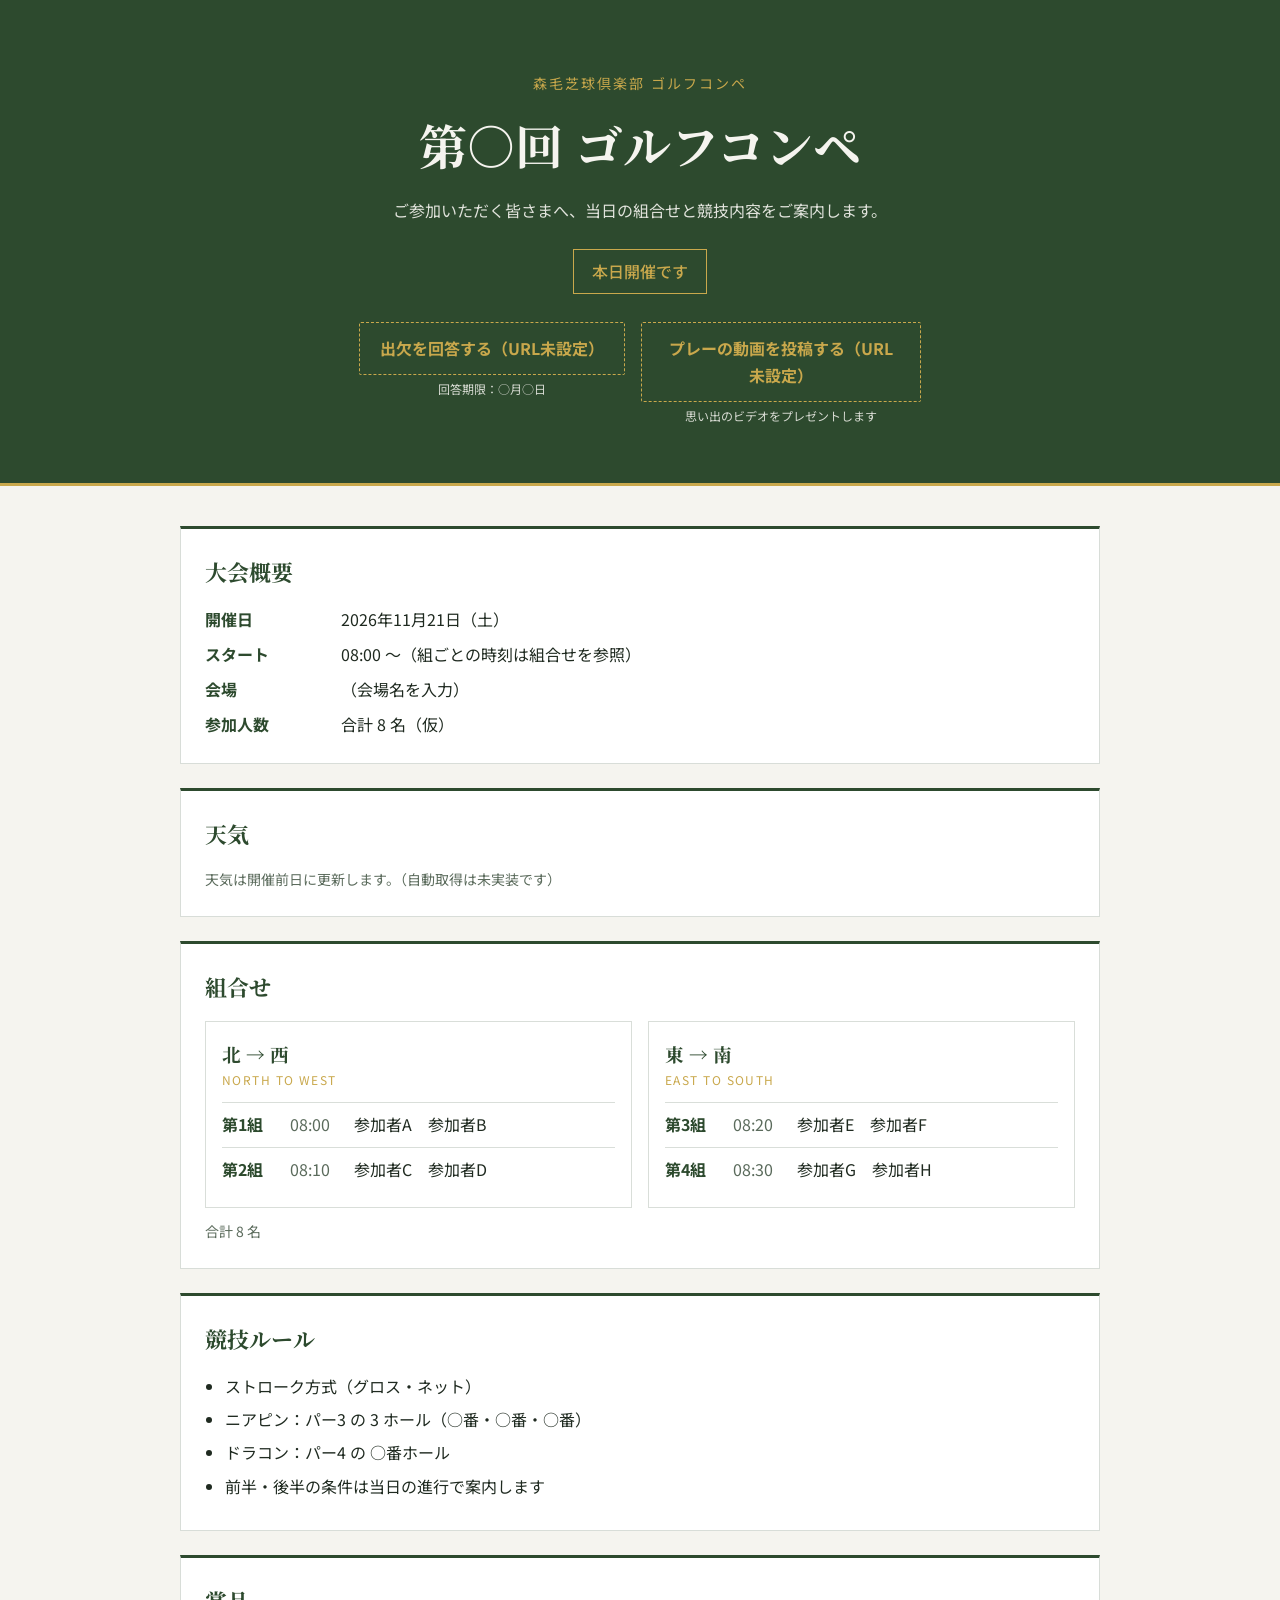
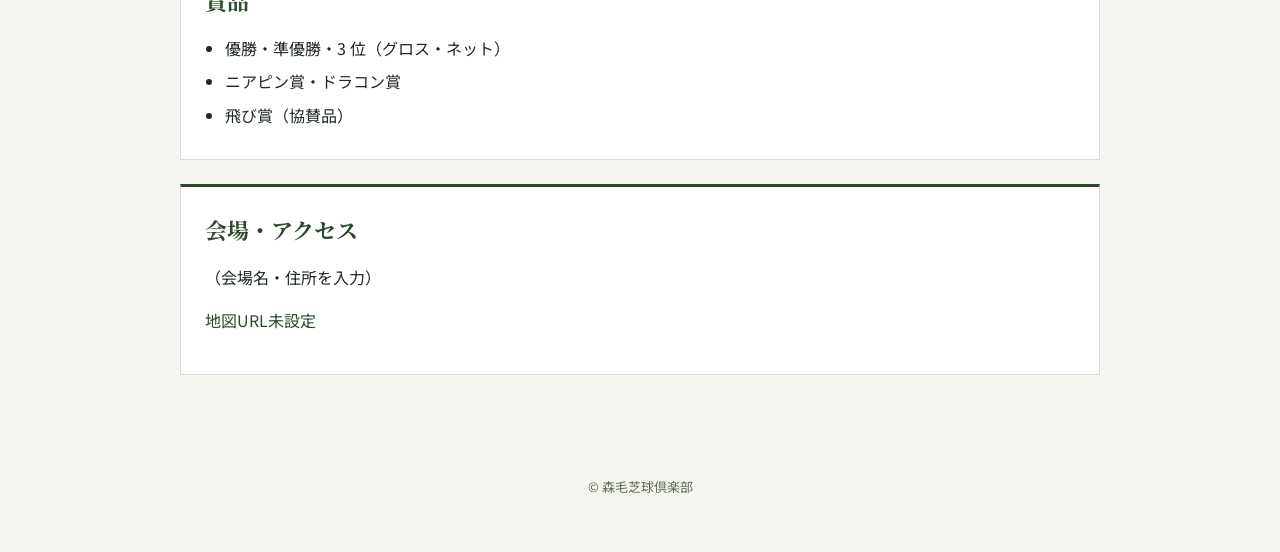
==== index.html @ da30a2e6 "Add golf competition site (placeholder data) Co-Authored-By: Claude Haiku 5.5 <noreply@anthropic.com" ====
<!doctype html>
<html lang="ja">
<head>
  <meta charset="UTF-8" />
  <meta name="viewport" content="width=device-width, initial-scale=1.0" />
  <title>ゴルフコンペ案内</title>
  <link rel="preconnect" href="https://fonts.googleapis.com" />
  <link rel="preconnect" href="https://fonts.gstatic.com" crossorigin />
  <link href="https://fonts.googleapis.com/css2?family=Noto+Sans+JP:wght@400;500;700&family=Noto+Serif+JP:wght@500;700&display=swap" rel="stylesheet" />
  <link rel="stylesheet" href="styles.css" />
</head>
<body>
  <header class="hero">
    <p class="eyebrow" id="hero-eyebrow"></p>
    <h1 id="hero-title"></h1>
    <p class="subtitle" id="hero-subtitle"></p>
    <div class="countdown" id="countdown" aria-live="polite"></div>
    <div class="hero-actions" id="hero-actions"></div>
  </header>

  <main>
    <section class="section" id="overview">
      <h2>大会概要</h2>
      <dl class="info-grid" id="overview-list"></dl>
    </section>

    <section class="section" id="weather">
      <h2>天気</h2>
      <p class="note" id="weather-text"></p>
    </section>

    <section class="section" id="groups">
      <h2>組合せ</h2>
      <div class="course-grid" id="course-grid"></div>
    </section>

    <section class="section" id="rules">
      <h2>競技ルール</h2>
      <ul class="list" id="rules-list"></ul>
    </section>

    <section class="section" id="prizes">
      <h2>賞品</h2>
      <ul class="list" id="prizes-list"></ul>
    </section>

    <section class="section" id="venue">
      <h2>会場・アクセス</h2>
      <p id="venue-text"></p>
      <p><a id="venue-map" target="_blank" rel="noopener noreferrer"></a></p>
    </section>
  </main>

  <footer class="footer">
    <p id="footer-text"></p>
  </footer>

  <script src="data.js"></script>
  <script src="app.js"></script>
</body>
</html>
---- styles.css ----
:root {
  --forest: #2D4A2E;
  --gold: #C9A84C;
  --offwhite: #F5F4EF;
  --ink: #1f2a20;
  --muted: #5b6b5c;
  --line: rgba(45, 74, 46, 0.18);
}

* { box-sizing: border-box; }

body {
  margin: 0;
  background: var(--offwhite);
  color: var(--ink);
  font-family: "Noto Sans JP", system-ui, sans-serif;
  line-height: 1.7;
}

.hero {
  background: var(--forest);
  color: var(--offwhite);
  text-align: center;
  padding: 72px 20px 56px;
  border-bottom: 3px solid var(--gold);
}
.eyebrow { color: var(--gold); letter-spacing: 0.15em; margin: 0 0 8px; font-size: 14px; }
.hero h1 {
  font-family: "Noto Serif JP", serif;
  font-weight: 700;
  font-size: clamp(28px, 6vw, 48px);
  margin: 0 0 12px;
}
.subtitle { margin: 0 auto 24px; max-width: 560px; opacity: 0.9; }
.countdown {
  display: inline-block;
  border: 1px solid var(--gold);
  color: var(--gold);
  padding: 8px 18px;
  font-weight: 500;
}
.hero-actions {
  display: flex;
  flex-wrap: wrap;
  justify-content: center;
  gap: 16px;
  margin-top: 28px;
}
.action { display: flex; flex-direction: column; align-items: center; gap: 4px; max-width: 280px; }
.action small { opacity: 0.85; font-size: 12px; }
.btn {
  display: inline-block;
  background: var(--gold);
  color: var(--forest);
  padding: 12px 20px;
  text-decoration: none;
  font-weight: 700;
  border-radius: 2px;
}
.btn:hover { background: #d8b962; }
.btn-disabled { background: transparent; color: var(--gold); border: 1px dashed var(--gold); cursor: not-allowed; }

main { max-width: 960px; margin: 0 auto; padding: 16px 20px 40px; }

.section {
  background: #fff;
  border: 1px solid var(--line);
  border-top: 3px solid var(--forest);
  padding: 24px;
  margin: 24px 0;
}
.section h2 {
  font-family: "Noto Serif JP", serif;
  color: var(--forest);
  margin: 0 0 16px;
  font-size: 22px;
}
.note { color: var(--muted); font-size: 14px; margin: 12px 0 0; }

.info-grid { display: grid; grid-template-columns: 120px 1fr; gap: 8px 16px; margin: 0; }
.info-grid dt { color: var(--forest); font-weight: 700; }
.info-grid dd { margin: 0; }

.course-grid { display: grid; grid-template-columns: repeat(auto-fit, minmax(280px, 1fr)); gap: 16px; }
.course-card { border: 1px solid var(--line); padding: 16px; }
.course-card h3 { font-family: "Noto Serif JP", serif; color: var(--forest); margin: 0; }
.course-label { color: var(--gold); font-size: 12px; letter-spacing: 0.12em; margin: 0 0 12px; }
.group-row {
  display: grid;
  grid-template-columns: 60px 56px 1fr;
  gap: 8px;
  padding: 8px 0;
  border-top: 1px solid var(--line);
  align-items: baseline;
}
.group-no { font-weight: 700; color: var(--forest); }
.group-time { color: var(--muted); font-variant-numeric: tabular-nums; }
.group-members { overflow-wrap: anywhere; }

.list { margin: 0; padding-left: 20px; }
.list li { margin: 6px 0; }
a { color: var(--forest); }

.footer { text-align: center; color: var(--muted); font-size: 13px; padding: 24px 20px 40px; }

@media (max-width: 600px) {
  .hero { padding: 48px 16px 40px; }
  .info-grid { grid-template-columns: 1fr; }
  .info-grid dt { margin-top: 8px; }
  .group-row { grid-template-columns: 56px 1fr; }
  .group-members { grid-column: 1 / -1; }
  .section { padding: 18px; }
}
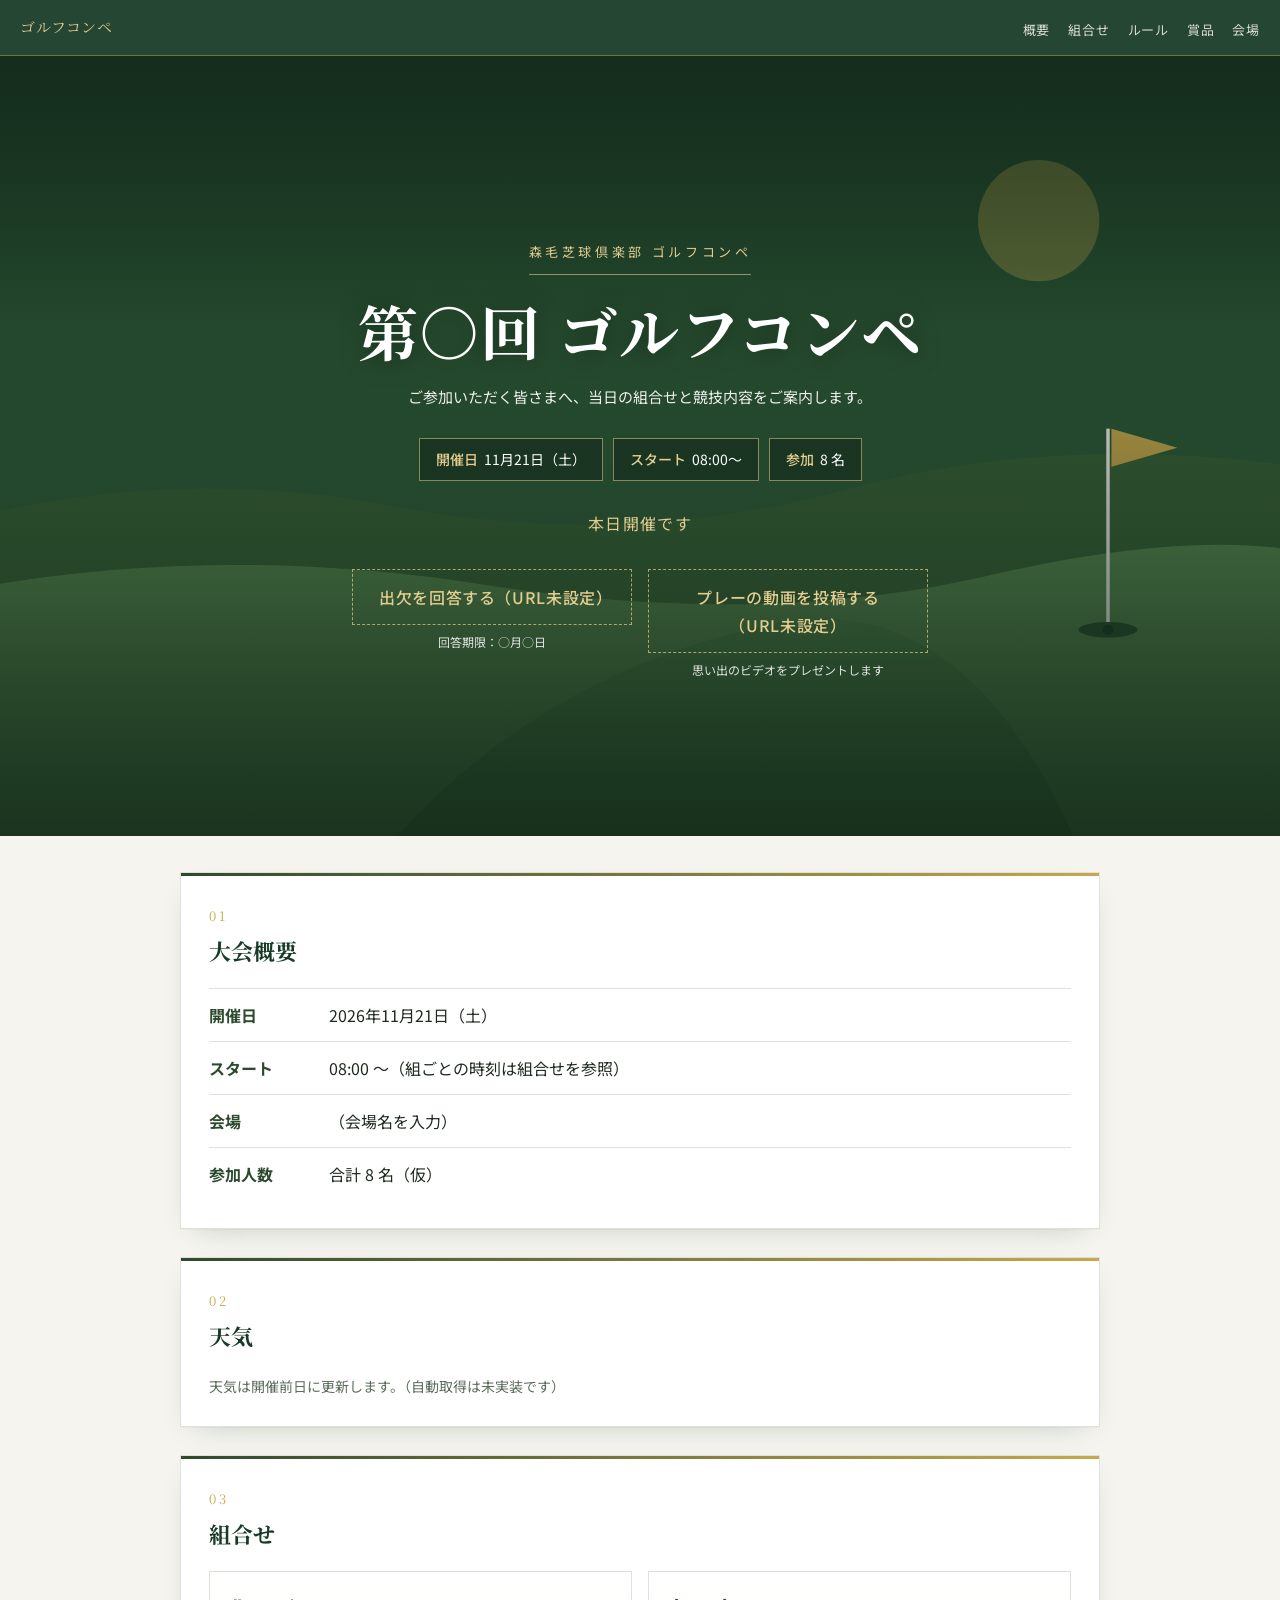
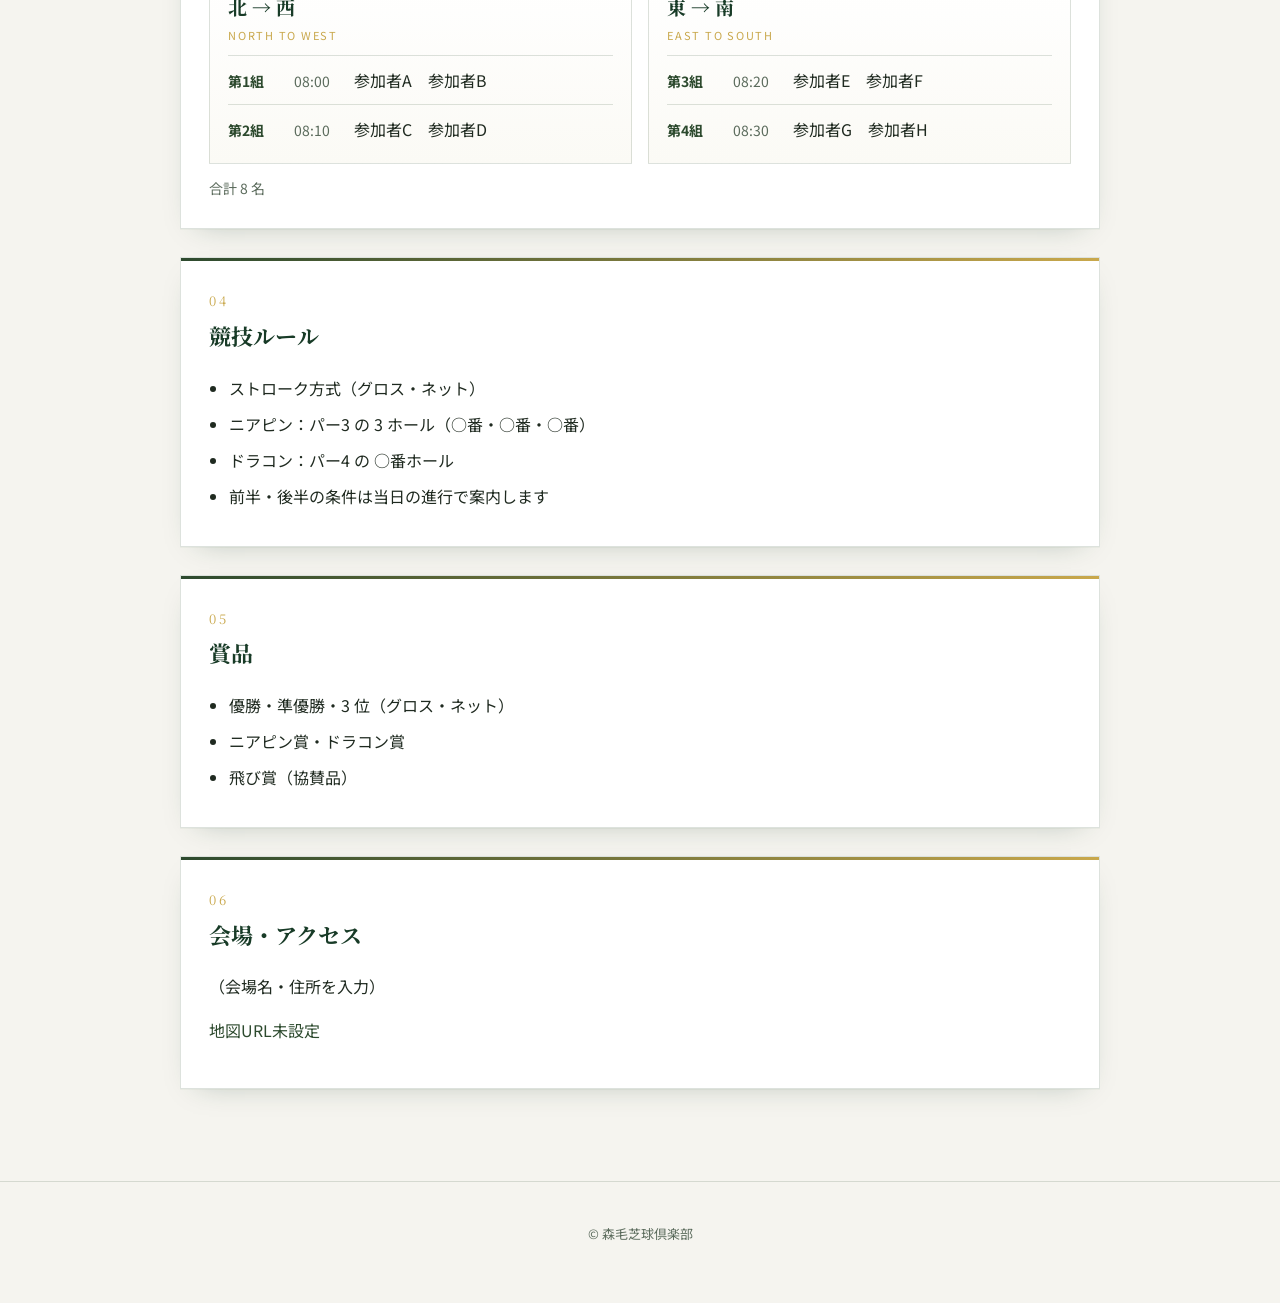
==== commit bc52359a: "Redesign hero: full-bleed visual, meta chips, sticky nav, countdown boxes Co-Authored-By: Claude Hai" ====
--- a/index.html
+++ b/index.html
@@ -4,47 +4,106 @@
   <meta charset="UTF-8" />
   <meta name="viewport" content="width=device-width, initial-scale=1.0" />
   <title>ゴルフコンペ案内</title>
+  <meta name="description" content="ゴルフコンペの案内。開催日、組合せ、競技ルール、賞品、会場をご確認いただけます。" />
+  <meta name="theme-color" content="#183b27" />
   <link rel="preconnect" href="https://fonts.googleapis.com" />
   <link rel="preconnect" href="https://fonts.gstatic.com" crossorigin />
   <link href="https://fonts.googleapis.com/css2?family=Noto+Sans+JP:wght@400;500;700&family=Noto+Serif+JP:wght@500;700&display=swap" rel="stylesheet" />
   <link rel="stylesheet" href="styles.css" />
 </head>
 <body>
-  <header class="hero">
-    <p class="eyebrow" id="hero-eyebrow"></p>
-    <h1 id="hero-title"></h1>
-    <p class="subtitle" id="hero-subtitle"></p>
-    <div class="countdown" id="countdown" aria-live="polite"></div>
-    <div class="hero-actions" id="hero-actions"></div>
+  <nav class="topnav" aria-label="ページ内リンク">
+    <a class="brand" href="#top" id="nav-brand"></a>
+    <ul class="navlinks">
+      <li><a href="#overview">概要</a></li>
+      <li><a href="#groups">組合せ</a></li>
+      <li><a href="#rules">ルール</a></li>
+      <li><a href="#prizes">賞品</a></li>
+      <li><a href="#venue">会場</a></li>
+    </ul>
+  </nav>
+
+  <header class="hero" id="top">
+    <div class="hero-media" aria-hidden="true">
+      <!-- 写真を入れる場合は images/hero.jpg を置くと自動で表示されます -->
+      <div class="hero-photo"></div>
+      <svg class="hero-scene" viewBox="0 0 1600 900" preserveAspectRatio="xMidYMax slice" focusable="false">
+        <defs>
+          <linearGradient id="sky" x1="0" y1="0" x2="0" y2="1">
+            <stop offset="0" stop-color="#1b3a24" />
+            <stop offset="0.55" stop-color="#2f5b38" />
+            <stop offset="1" stop-color="#3f6e45" />
+          </linearGradient>
+          <linearGradient id="fair1" x1="0" y1="0" x2="0" y2="1">
+            <stop offset="0" stop-color="#5a8a52" />
+            <stop offset="1" stop-color="#3e6a3a" />
+          </linearGradient>
+          <linearGradient id="fair2" x1="0" y1="0" x2="0" y2="1">
+            <stop offset="0" stop-color="#4b7a46" />
+            <stop offset="1" stop-color="#2f5a2f" />
+          </linearGradient>
+        </defs>
+        <rect width="1600" height="900" fill="url(#sky)" />
+        <circle cx="1260" cy="190" r="70" fill="#c9a84c" opacity="0.35" />
+        <path d="M0 540 Q 260 470 520 520 T 1040 500 T 1600 480 L1600 900 L0 900 Z" fill="#3a6236" opacity="0.8" />
+        <path d="M0 620 Q 300 560 620 610 T 1200 600 T 1600 580 L1600 900 L0 900 Z" fill="url(#fair1)" />
+        <path d="M520 900 Q 700 700 980 650 Q 1180 630 1300 900 Z" fill="url(#fair2)" opacity="0.9" />
+        <g transform="translate(330 0)">
+          <path d="M1010 660 L1010 430" stroke="#f5f4ef" stroke-width="4" />
+          <path d="M1014 430 L1090 452 L1014 474 Z" fill="#c9a84c" />
+          <ellipse cx="1010" cy="662" rx="34" ry="9" fill="#2a4d2c" />
+          <circle cx="1010" cy="662" r="6" fill="#1b3a24" />
+        </g>
+      </svg>
+      <div class="hero-shade"></div>
+    </div>
+
+    <div class="hero-inner">
+      <p class="eyebrow" id="hero-eyebrow"></p>
+      <h1 id="hero-title"></h1>
+      <p class="subtitle" id="hero-subtitle"></p>
+
+      <ul class="meta-chips" id="meta-chips"></ul>
+
+      <div class="countdown" id="countdown" aria-live="polite"></div>
+
+      <div class="hero-actions" id="hero-actions"></div>
+    </div>
   </header>
 
   <main>
     <section class="section" id="overview">
+      <p class="section-no">01</p>
       <h2>大会概要</h2>
       <dl class="info-grid" id="overview-list"></dl>
     </section>
 
     <section class="section" id="weather">
+      <p class="section-no">02</p>
       <h2>天気</h2>
       <p class="note" id="weather-text"></p>
     </section>
 
     <section class="section" id="groups">
+      <p class="section-no">03</p>
       <h2>組合せ</h2>
       <div class="course-grid" id="course-grid"></div>
     </section>
 
     <section class="section" id="rules">
+      <p class="section-no">04</p>
       <h2>競技ルール</h2>
       <ul class="list" id="rules-list"></ul>
     </section>
 
     <section class="section" id="prizes">
+      <p class="section-no">05</p>
       <h2>賞品</h2>
       <ul class="list" id="prizes-list"></ul>
     </section>
 
     <section class="section" id="venue">
+      <p class="section-no">06</p>
       <h2>会場・アクセス</h2>
       <p id="venue-text"></p>
       <p><a id="venue-map" target="_blank" rel="noopener noreferrer"></a></p>
--- a/styles.css
+++ b/styles.css
@@ -1,113 +1,305 @@
 :root {
   --forest: #2D4A2E;
+  --forest-deep: #183b27;
   --gold: #C9A84C;
+  --gold-soft: #e3cd8f;
   --offwhite: #F5F4EF;
   --ink: #1f2a20;
   --muted: #5b6b5c;
-  --line: rgba(45, 74, 46, 0.18);
+  --line: rgba(45, 74, 46, 0.16);
+  --serif: "Noto Serif JP", serif;
+  --sans: "Noto Sans JP", system-ui, sans-serif;
 }
 
 * { box-sizing: border-box; }
+html { scroll-behavior: smooth; scroll-padding-top: 64px; }
 
 body {
   margin: 0;
   background: var(--offwhite);
   color: var(--ink);
-  font-family: "Noto Sans JP", system-ui, sans-serif;
-  line-height: 1.7;
-}
-
+  font-family: var(--sans);
+  line-height: 1.75;
+  -webkit-font-smoothing: antialiased;
+}
+a { color: var(--forest); }
+
+/* ---------- 上部ナビ ---------- */
+.topnav {
+  position: sticky;
+  top: 0;
+  z-index: 10;
+  display: flex;
+  align-items: center;
+  justify-content: space-between;
+  gap: 12px;
+  padding: 0 20px;
+  height: 56px;
+  background: rgba(24, 59, 39, 0.94);
+  backdrop-filter: blur(6px);
+  border-bottom: 1px solid rgba(201, 168, 76, 0.45);
+}
+.brand {
+  color: var(--gold-soft);
+  text-decoration: none;
+  font-family: var(--serif);
+  font-size: 15px;
+  letter-spacing: 0.04em;
+  white-space: nowrap;
+  overflow: hidden;
+  text-overflow: ellipsis;
+  min-width: 0;
+}
+.navlinks { display: flex; gap: 18px; list-style: none; margin: 0; padding: 0; }
+.navlinks a {
+  color: var(--offwhite);
+  text-decoration: none;
+  font-size: 13px;
+  letter-spacing: 0.06em;
+  opacity: 0.85;
+}
+.navlinks a:hover { color: var(--gold-soft); opacity: 1; }
+
+/* ---------- ヒーロー ---------- */
 .hero {
-  background: var(--forest);
-  color: var(--offwhite);
+  position: relative;
+  overflow: hidden;
+  min-height: min(92vh, 780px);
+  display: flex;
+  align-items: center;
+  justify-content: center;
+  color: #fff;
   text-align: center;
-  padding: 72px 20px 56px;
-  border-bottom: 3px solid var(--gold);
-}
-.eyebrow { color: var(--gold); letter-spacing: 0.15em; margin: 0 0 8px; font-size: 14px; }
+  background: var(--forest-deep);
+  isolation: isolate;
+}
+.hero-media { position: absolute; inset: 0; z-index: -1; }
+.hero-photo {
+  position: absolute;
+  inset: 0;
+  background: url("images/hero.jpg") center / cover no-repeat;
+}
+.hero-scene {
+  position: absolute;
+  inset: 0;
+  width: 100%;
+  height: 100%;
+}
+.hero-shade {
+  position: absolute;
+  inset: 0;
+  background:
+    linear-gradient(180deg, rgba(14, 33, 22, 0.55) 0%, rgba(14, 33, 22, 0.15) 35%, rgba(14, 33, 22, 0.75) 100%);
+}
+
+.hero-inner {
+  position: relative;
+  width: 100%;
+  max-width: 880px;
+  padding: 96px 24px 72px;
+  animation: rise 0.9s ease-out both;
+}
+@keyframes rise {
+  from { opacity: 0; transform: translateY(14px); }
+  to { opacity: 1; transform: none; }
+}
+
+.eyebrow {
+  display: inline-block;
+  color: var(--gold-soft);
+  letter-spacing: 0.28em;
+  font-size: 13px;
+  margin: 0 0 18px;
+  padding-bottom: 10px;
+  border-bottom: 1px solid rgba(227, 205, 143, 0.6);
+}
 .hero h1 {
-  font-family: "Noto Serif JP", serif;
+  font-family: var(--serif);
   font-weight: 700;
-  font-size: clamp(28px, 6vw, 48px);
-  margin: 0 0 12px;
-}
-.subtitle { margin: 0 auto 24px; max-width: 560px; opacity: 0.9; }
+  font-size: clamp(32px, 7vw, 60px);
+  line-height: 1.25;
+  letter-spacing: 0.02em;
+  margin: 0 0 16px;
+  text-shadow: 0 2px 24px rgba(0, 0, 0, 0.35);
+}
+.subtitle {
+  margin: 0 auto 28px;
+  max-width: 540px;
+  font-size: 15px;
+  opacity: 0.92;
+}
+
+.meta-chips {
+  display: flex;
+  flex-wrap: wrap;
+  justify-content: center;
+  gap: 10px;
+  list-style: none;
+  margin: 0 0 28px;
+  padding: 0;
+}
+.meta-chips li {
+  padding: 8px 16px;
+  font-size: 14px;
+  background: rgba(14, 33, 22, 0.45);
+  border: 1px solid rgba(227, 205, 143, 0.55);
+  backdrop-filter: blur(2px);
+}
+.meta-chips strong { color: var(--gold-soft); font-weight: 500; margin-right: 6px; }
+
+/* カウントダウン */
 .countdown {
-  display: inline-block;
-  border: 1px solid var(--gold);
-  color: var(--gold);
-  padding: 8px 18px;
-  font-weight: 500;
-}
+  display: inline-flex;
+  align-items: stretch;
+  gap: 8px;
+  font-variant-numeric: tabular-nums;
+}
+.cd-unit {
+  min-width: 74px;
+  padding: 10px 12px 8px;
+  background: rgba(245, 244, 239, 0.08);
+  border: 1px solid rgba(227, 205, 143, 0.5);
+}
+.cd-num {
+  display: block;
+  font-family: var(--serif);
+  font-size: 30px;
+  line-height: 1.1;
+  color: var(--gold-soft);
+}
+.cd-label { display: block; font-size: 12px; opacity: 0.85; letter-spacing: 0.1em; }
+.countdown-text { color: var(--gold-soft); letter-spacing: 0.08em; }
+
 .hero-actions {
   display: flex;
   flex-wrap: wrap;
   justify-content: center;
   gap: 16px;
-  margin-top: 28px;
-}
-.action { display: flex; flex-direction: column; align-items: center; gap: 4px; max-width: 280px; }
+  margin-top: 32px;
+}
+.action { display: flex; flex-direction: column; align-items: center; gap: 6px; max-width: 280px; }
 .action small { opacity: 0.85; font-size: 12px; }
 .btn {
   display: inline-block;
   background: var(--gold);
-  color: var(--forest);
-  padding: 12px 20px;
+  color: var(--forest-deep);
+  padding: 13px 26px;
   text-decoration: none;
   font-weight: 700;
-  border-radius: 2px;
-}
-.btn:hover { background: #d8b962; }
-.btn-disabled { background: transparent; color: var(--gold); border: 1px dashed var(--gold); cursor: not-allowed; }
-
-main { max-width: 960px; margin: 0 auto; padding: 16px 20px 40px; }
+  letter-spacing: 0.04em;
+  transition: background 0.2s, transform 0.2s;
+}
+.btn:hover { background: var(--gold-soft); transform: translateY(-1px); }
+.btn-disabled {
+  background: transparent;
+  color: var(--gold-soft);
+  border: 1px dashed rgba(227, 205, 143, 0.7);
+  cursor: not-allowed;
+  font-weight: 500;
+}
+
+/* ---------- 本文 ---------- */
+main { max-width: 960px; margin: 0 auto; padding: 8px 20px 48px; }
 
 .section {
+  position: relative;
   background: #fff;
   border: 1px solid var(--line);
-  border-top: 3px solid var(--forest);
-  padding: 24px;
-  margin: 24px 0;
+  padding: 32px 28px 28px;
+  margin: 28px 0;
+  box-shadow: 0 1px 0 rgba(45, 74, 46, 0.04), 0 10px 30px -18px rgba(24, 59, 39, 0.35);
+}
+.section::before {
+  content: "";
+  position: absolute;
+  left: 0;
+  top: 0;
+  width: 100%;
+  height: 3px;
+  background: linear-gradient(90deg, var(--forest), var(--gold));
+}
+.section-no {
+  margin: 0 0 4px;
+  font-family: var(--serif);
+  font-size: 13px;
+  letter-spacing: 0.2em;
+  color: var(--gold);
 }
 .section h2 {
-  font-family: "Noto Serif JP", serif;
-  color: var(--forest);
-  margin: 0 0 16px;
+  font-family: var(--serif);
+  color: var(--forest-deep);
+  margin: 0 0 18px;
   font-size: 22px;
+  font-weight: 700;
 }
 .note { color: var(--muted); font-size: 14px; margin: 12px 0 0; }
 
-.info-grid { display: grid; grid-template-columns: 120px 1fr; gap: 8px 16px; margin: 0; }
+.info-grid { display: grid; grid-template-columns: 120px 1fr; gap: 0; margin: 0; }
+.info-grid dt,
+.info-grid dd {
+  margin: 0;
+  padding: 12px 0;
+  border-top: 1px solid var(--line);
+}
 .info-grid dt { color: var(--forest); font-weight: 700; }
-.info-grid dd { margin: 0; }
 
 .course-grid { display: grid; grid-template-columns: repeat(auto-fit, minmax(280px, 1fr)); gap: 16px; }
-.course-card { border: 1px solid var(--line); padding: 16px; }
-.course-card h3 { font-family: "Noto Serif JP", serif; color: var(--forest); margin: 0; }
-.course-label { color: var(--gold); font-size: 12px; letter-spacing: 0.12em; margin: 0 0 12px; }
+.course-card {
+  border: 1px solid var(--line);
+  padding: 18px 18px 10px;
+  background: linear-gradient(180deg, #fff 0%, #fbfaf5 100%);
+}
+.course-card h3 { font-family: var(--serif); color: var(--forest-deep); margin: 0; font-size: 19px; }
+.course-label { color: var(--gold); font-size: 11px; letter-spacing: 0.16em; margin: 2px 0 10px; }
 .group-row {
   display: grid;
-  grid-template-columns: 60px 56px 1fr;
+  grid-template-columns: 58px 52px 1fr;
   gap: 8px;
-  padding: 8px 0;
+  padding: 10px 0;
   border-top: 1px solid var(--line);
   align-items: baseline;
 }
-.group-no { font-weight: 700; color: var(--forest); }
-.group-time { color: var(--muted); font-variant-numeric: tabular-nums; }
+.group-no { font-weight: 700; color: var(--forest); font-size: 14px; }
+.group-time { color: var(--muted); font-variant-numeric: tabular-nums; font-size: 14px; }
 .group-members { overflow-wrap: anywhere; }
 
 .list { margin: 0; padding-left: 20px; }
-.list li { margin: 6px 0; }
-a { color: var(--forest); }
-
-.footer { text-align: center; color: var(--muted); font-size: 13px; padding: 24px 20px 40px; }
-
+.list li { margin: 8px 0; }
+
+.footer {
+  text-align: center;
+  color: var(--muted);
+  font-size: 13px;
+  padding: 28px 20px 44px;
+  border-top: 1px solid var(--line);
+  margin-top: 16px;
+}
+
+/* ---------- スマートフォン ---------- */
+@media (max-width: 720px) {
+  .navlinks { gap: 12px; }
+  .navlinks li:nth-child(n+4) { display: none; }
+}
 @media (max-width: 600px) {
-  .hero { padding: 48px 16px 40px; }
+  .topnav { padding: 0 16px; }
+  .navlinks li:nth-child(n+3) { display: none; }
+  .hero { min-height: 640px; }
+  .hero-inner { padding: 72px 16px 56px; }
+  .eyebrow { font-size: 12px; letter-spacing: 0.18em; }
+  .meta-chips li { font-size: 13px; padding: 7px 12px; }
+  .cd-unit { min-width: 62px; padding: 8px 8px 6px; }
+  .cd-num { font-size: 24px; }
+  .btn { padding: 12px 20px; }
   .info-grid { grid-template-columns: 1fr; }
-  .info-grid dt { margin-top: 8px; }
-  .group-row { grid-template-columns: 56px 1fr; }
+  .info-grid dt { border-top: 0; padding-bottom: 0; padding-top: 14px; }
+  .info-grid dd { border-top: 0; padding-top: 2px; }
+  .group-row { grid-template-columns: 58px 1fr; }
   .group-members { grid-column: 1 / -1; }
-  .section { padding: 18px; }
-}
+  .section { padding: 26px 18px 22px; margin: 22px 0; }
+  main { padding: 8px 16px 40px; }
+}
+
+@media (prefers-reduced-motion: reduce) {
+  html { scroll-behavior: auto; }
+  .hero-inner, .btn { animation: none; transition: none; }
+}
